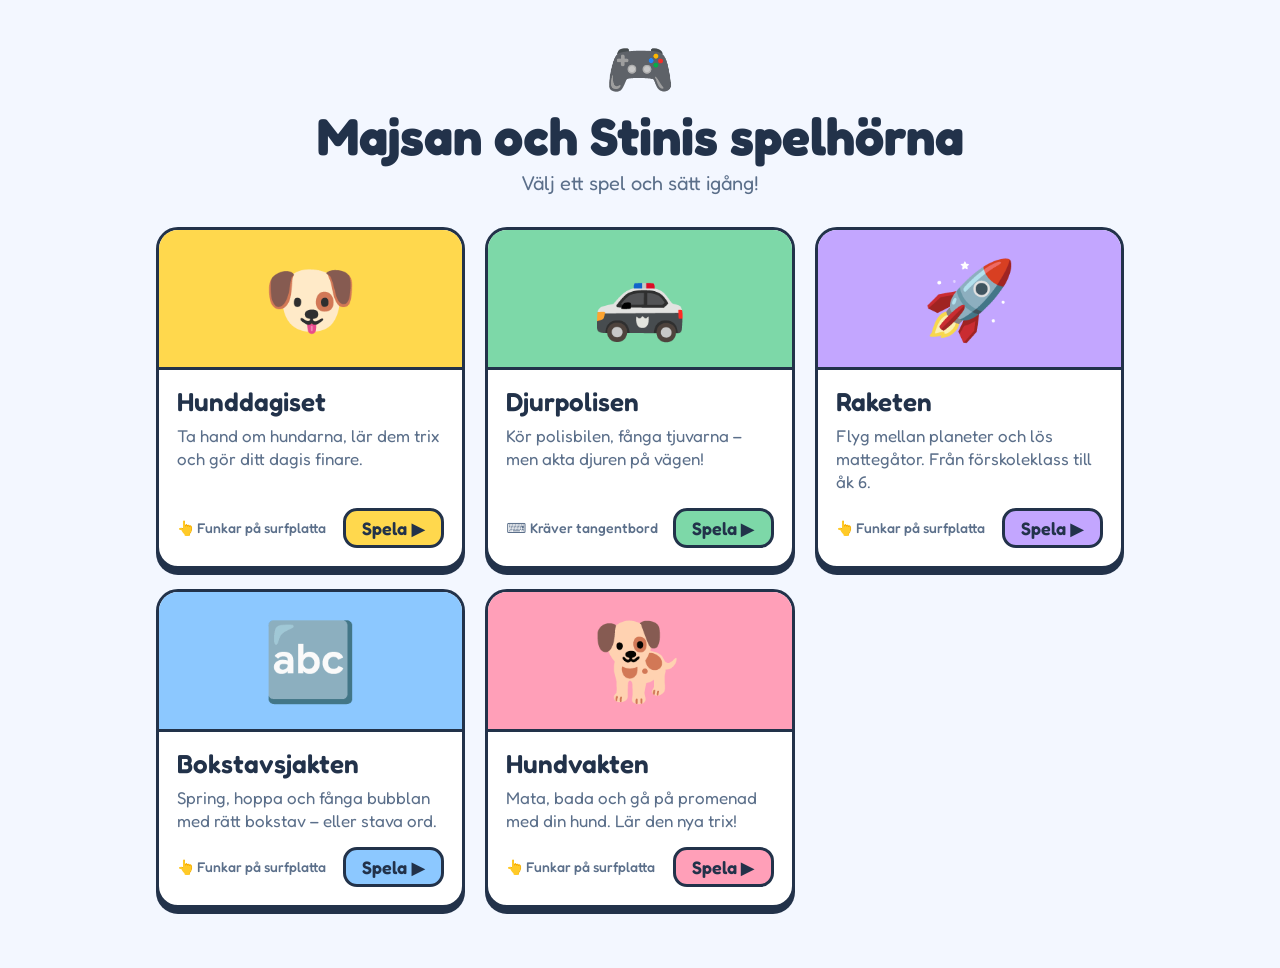
==== index.html @ 5c38d552 "Majsan och Stinis spelhörna med fem spel Co-Authored-By: Claude Opus 5.5 <noreply@anthropic.com>" ====
<!DOCTYPE html>
<html lang="sv">
<head>
<meta charset="utf-8">
<meta name="viewport" content="width=device-width, initial-scale=1">
<meta name="robots" content="noindex, nofollow">
<title>Majsan och Stinis spelhörna</title>
<link rel="icon" href="data:image/svg+xml,<svg xmlns='http://www.w3.org/2000/svg' viewBox='0 0 100 100'><text y='.9em' font-size='90'>🎮</text></svg>">
<link rel="preconnect" href="https://fonts.googleapis.com">
<link rel="preconnect" href="https://fonts.gstatic.com" crossorigin>
<link href="https://fonts.googleapis.com/css2?family=Fredoka:wght@400;500;600;700&display=swap" rel="stylesheet">
<style>
:root{
  --bg:#f3f7ff; --panel:#ffffff; --ink:#22324a; --muted:#5b6f8a; --line:#22324a;
  --gul:#ffd84d; --gron:#7dd8a8; --bla:#8cc8ff; --rosa:#ff9fb8; --lila:#c3a6ff; --orange:#ffb066;
  color-scheme:light;
}
@media (prefers-color-scheme: dark){
  :root:not([data-theme="light"]){
    --bg:#13202f; --panel:#1d2f45; --ink:#eaf3fb; --muted:#a9bdd3; --line:#8fb3d6;
    color-scheme:dark;
  }
}
:root[data-theme="dark"]{
  --bg:#13202f; --panel:#1d2f45; --ink:#eaf3fb; --muted:#a9bdd3; --line:#8fb3d6;
  color-scheme:dark;
}
*{box-sizing:border-box}
body{
  margin:0; min-height:100vh; background:var(--bg); color:var(--ink);
  font-family:'Fredoka',ui-rounded,'Arial Rounded MT Bold','Segoe UI',system-ui,sans-serif;
}
main{max-width:1000px; margin:0 auto; padding:40px 16px 60px}
header{text-align:center; margin-bottom:32px}
header .logo{font-size:56px; line-height:1}
h1{font-size:clamp(34px,6vw,52px); margin:8px 0 4px; font-weight:700}
header p{margin:0; font-size:20px; color:var(--muted)}

.grid{display:grid; grid-template-columns:repeat(auto-fill,minmax(260px,1fr)); gap:20px}

.card{
  display:flex; flex-direction:column; text-decoration:none; color:var(--ink);
  background:var(--panel); border:3px solid var(--line); border-radius:22px; overflow:hidden;
  box-shadow:0 6px 0 var(--line); transition:transform .12s, box-shadow .12s;
}
.card:hover{transform:translateY(-3px); box-shadow:0 9px 0 var(--line)}
.card:active{transform:translateY(4px); box-shadow:0 2px 0 var(--line)}
.card:focus-visible{outline:4px solid var(--rosa); outline-offset:4px}
.card .top{
  display:grid; place-items:center; height:140px; font-size:76px;
  border-bottom:3px solid var(--line); background:var(--gul);
}
.card .body{padding:16px 18px 18px; display:flex; flex-direction:column; gap:8px; flex:1}
.card h2{margin:0; font-size:26px; font-weight:600}
.card p{margin:0; font-size:17px; color:var(--muted); line-height:1.35; flex:1}
.row{display:flex; align-items:center; justify-content:space-between; gap:8px; margin-top:6px}
.badge{font-size:14px; font-weight:500; color:var(--muted); display:flex; align-items:center; gap:5px}
.play{
  background:var(--gul); color:#22324a; border:3px solid var(--line); border-radius:14px;
  padding:6px 16px; font-weight:600; font-size:18px; white-space:nowrap;
}

.c-gul .top,.c-gul .play{background:var(--gul)}
.c-gron .top,.c-gron .play{background:var(--gron)}
.c-bla .top,.c-bla .play{background:var(--bla)}
.c-rosa .top,.c-rosa .play{background:var(--rosa)}
.c-lila .top,.c-lila .play{background:var(--lila)}
.c-orange .top,.c-orange .play{background:var(--orange)}

.search{display:flex; justify-content:center; margin:-8px 0 28px}
.search input{
  width:100%; max-width:420px; font:inherit; font-size:19px; color:var(--ink);
  background:var(--panel); border:3px solid var(--line); border-radius:999px; padding:10px 20px;
}
.search input:focus-visible{outline:4px solid var(--rosa); outline-offset:2px}
.empty{text-align:center; color:var(--muted); font-size:19px; padding:30px 0}
.hidden{display:none}
</style>
</head>
<body>
<main>
  <header>
    <div class="logo" aria-hidden="true">🎮</div>
    <h1 id="titel">Majsan och Stinis spelhörna</h1>
    <p id="underrubrik"></p>
  </header>

  <div class="search hidden" id="sokruta">
    <input type="search" id="sok" placeholder="🔍 Sök efter ett spel…" aria-label="Sök efter ett spel">
  </div>

  <div class="grid" id="lista"></div>
  <p class="empty hidden" id="tom">Inga spel matchar din sökning.</p>
</main>

<!-- Listan med spel finns i filen spel.js -->
<script src="spel.js"></script>
<script>
  const FARGER = ["gul","gron","bla","rosa","lila","orange"];
  const lista = document.getElementById("lista");

  document.title = SIDANS_NAMN;
  document.getElementById("titel").textContent = SIDANS_NAMN;
  document.getElementById("underrubrik").textContent = SIDANS_UNDERRUBRIK;

  function el(tag, cls, text){
    const e = document.createElement(tag);
    if(cls) e.className = cls;
    if(text) e.textContent = text;
    return e;
  }

  SPEL.forEach((spel, i) => {
    const farg = FARGER.includes(spel.farg) ? spel.farg : FARGER[i % FARGER.length];
    const kort = el("a", "card c-" + farg);
    kort.href = "spel/" + spel.fil;
    kort.dataset.sok = (spel.namn + " " + (spel.beskrivning || "")).toLowerCase();

    const topp = el("div", "top", spel.ikon || "🎲");
    topp.setAttribute("aria-hidden", "true");

    const kropp = el("div", "body");
    kropp.append(el("h2", "", spel.namn), el("p", "", spel.beskrivning || ""));

    const rad = el("div", "row");
    const badge = spel.styrning === "tangentbord"
      ? el("span", "badge", "⌨️ Kräver tangentbord")
      : el("span", "badge", "👆 Funkar på surfplatta");
    rad.append(badge, el("span", "play", "Spela ▶"));
    kropp.append(rad);

    kort.append(topp, kropp);
    lista.append(kort);
  });

  // Sökrutan visas först när det finns fler än 6 spel
  if (SPEL.length > 6) {
    document.getElementById("sokruta").classList.remove("hidden");
    document.getElementById("sok").addEventListener("input", e => {
      const q = e.target.value.trim().toLowerCase();
      let synliga = 0;
      for (const kort of lista.children) {
        const visa = kort.dataset.sok.includes(q);
        kort.classList.toggle("hidden", !visa);
        if (visa) synliga++;
      }
      document.getElementById("tom").classList.toggle("hidden", synliga > 0);
    });
  }
</script>
</body>
</html>
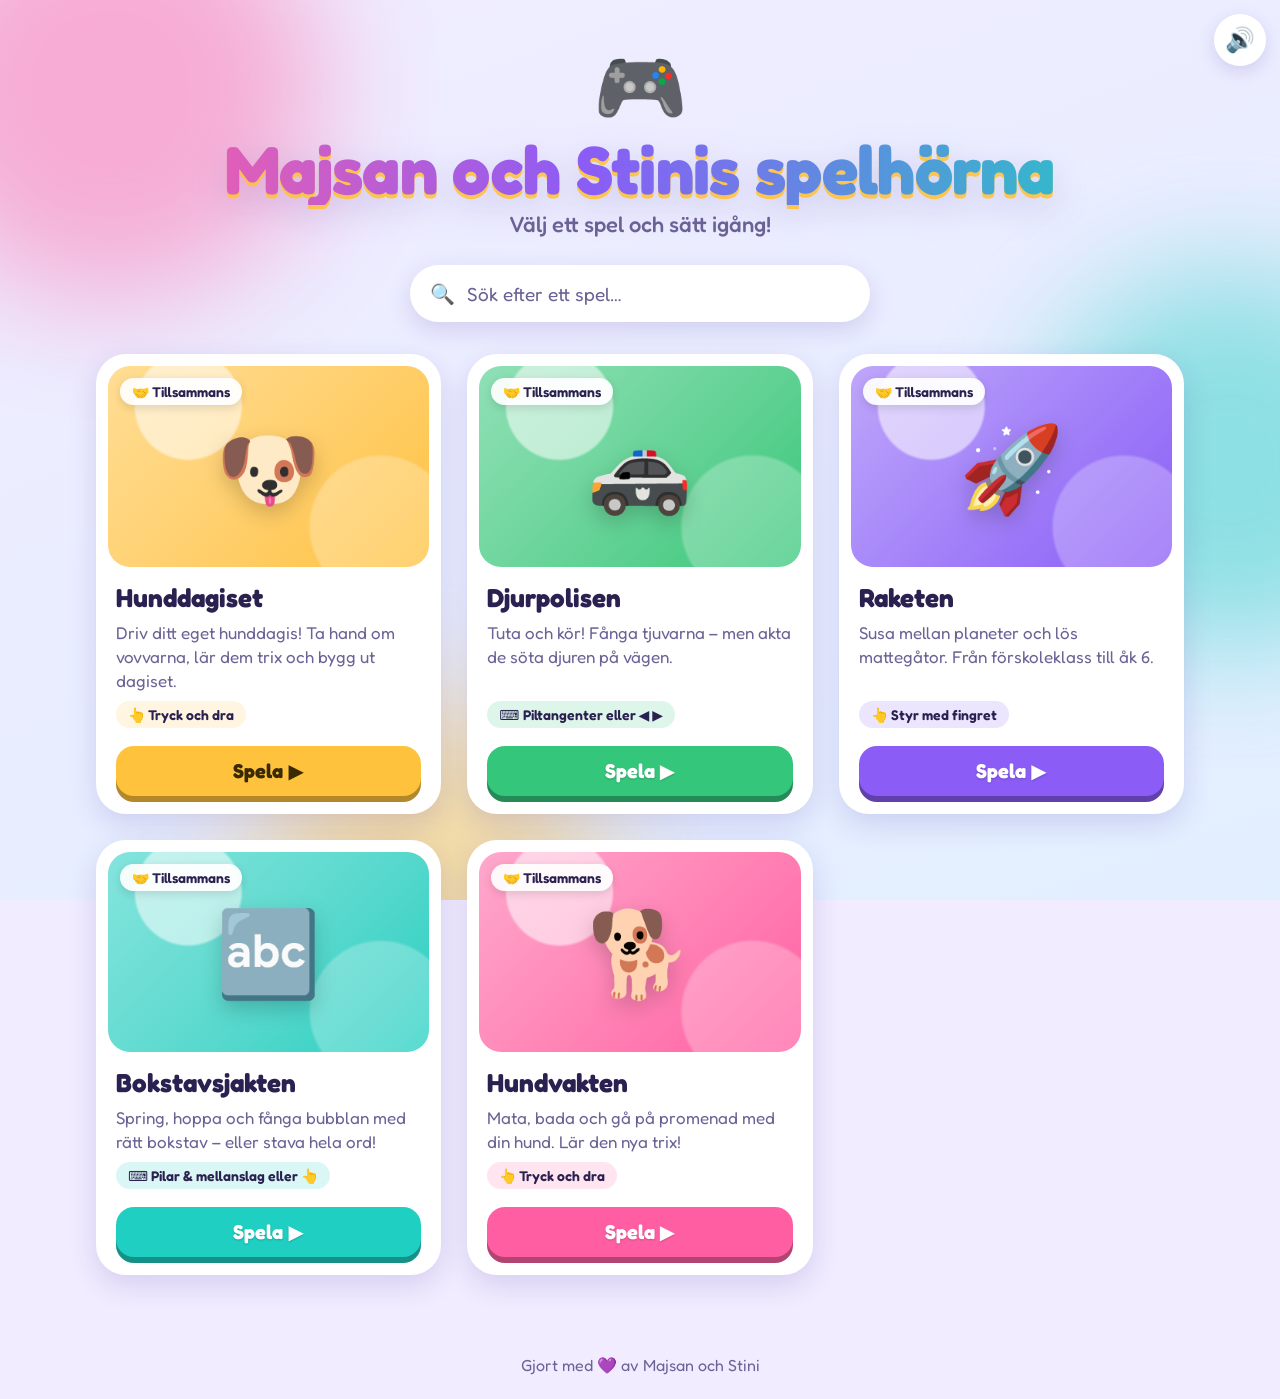
==== commit 29858965: "Ny design för startsidan: spelkort, skapar-etiketter, filter och ljud Co-Authored-By: Claude Opus 5." ====
--- a/index.html
+++ b/index.html
@@ -2,7 +2,7 @@
 <html lang="sv">
 <head>
 <meta charset="utf-8">
-<meta name="viewport" content="width=device-width, initial-scale=1">
+<meta name="viewport" content="width=device-width, initial-scale=1, viewport-fit=cover">
 <meta name="robots" content="noindex, nofollow">
 <title>Majsan och Stinis spelhörna</title>
 <link rel="icon" href="data:image/svg+xml,<svg xmlns='http://www.w3.org/2000/svg' viewBox='0 0 100 100'><text y='.9em' font-size='90'>🎮</text></svg>">
@@ -10,74 +10,211 @@
 <link rel="preconnect" href="https://fonts.gstatic.com" crossorigin>
 <link href="https://fonts.googleapis.com/css2?family=Fredoka:wght@400;500;600;700&display=swap" rel="stylesheet">
 <style>
+/* =========================================================
+   FÄRGER
+   Ljust tema: mjuk lila/blå bakgrund med knalliga accenter.
+   Mörkt tema används automatiskt om enheten är inställd på mörkt läge.
+   ========================================================= */
 :root{
-  --bg:#f3f7ff; --panel:#ffffff; --ink:#22324a; --muted:#5b6f8a; --line:#22324a;
-  --gul:#ffd84d; --gron:#7dd8a8; --bla:#8cc8ff; --rosa:#ff9fb8; --lila:#c3a6ff; --orange:#ffb066;
+  --bg-1:#f1ecff;          /* bakgrund, överst */
+  --bg-2:#e2efff;          /* bakgrund, nederst */
+  --ink:#2a2150;           /* text */
+  --muted:#6b6296;         /* dämpad text */
+  --card:#ffffff;          /* spelkort */
+  --field:#ffffff;         /* sökfält och knappar */
+  --ring:rgba(139,92,246,.35);
+  --shadow:rgba(76,52,160,.16);
+  --shadow-deep:rgba(76,52,160,.30);
+
+  /* Accentfärger */
+  --rosa:#ff5fa2;
+  --gul:#ffc23d;
+  --turkos:#1fcfc1;
+  --lila:#8b5cf6;
+  --bla:#4f8cff;
+  --gron:#34c77b;
+  --orange:#ff8a3d;
+
   color-scheme:light;
 }
 @media (prefers-color-scheme: dark){
   :root:not([data-theme="light"]){
-    --bg:#13202f; --panel:#1d2f45; --ink:#eaf3fb; --muted:#a9bdd3; --line:#8fb3d6;
+    --bg-1:#1a1538; --bg-2:#111a33; --ink:#f3f0ff; --muted:#b4acd9;
+    --card:#251f4d; --field:#2c2559; --ring:rgba(196,170,255,.45);
+    --shadow:rgba(0,0,0,.35); --shadow-deep:rgba(0,0,0,.55);
     color-scheme:dark;
   }
 }
 :root[data-theme="dark"]{
-  --bg:#13202f; --panel:#1d2f45; --ink:#eaf3fb; --muted:#a9bdd3; --line:#8fb3d6;
+  --bg-1:#1a1538; --bg-2:#111a33; --ink:#f3f0ff; --muted:#b4acd9;
+  --card:#251f4d; --field:#2c2559; --ring:rgba(196,170,255,.45);
+  --shadow:rgba(0,0,0,.35); --shadow-deep:rgba(0,0,0,.55);
   color-scheme:dark;
 }
+
+/* =========================================================
+   GRUND
+   ========================================================= */
 *{box-sizing:border-box}
+html{-webkit-text-size-adjust:100%}
 body{
-  margin:0; min-height:100vh; background:var(--bg); color:var(--ink);
+  margin:0; min-height:100vh; color:var(--ink);
+  background:linear-gradient(160deg,var(--bg-1),var(--bg-2)) fixed;
+  background-color:var(--bg-1);
   font-family:'Fredoka',ui-rounded,'Arial Rounded MT Bold','Segoe UI',system-ui,sans-serif;
-}
-main{max-width:1000px; margin:0 auto; padding:40px 16px 60px}
-header{text-align:center; margin-bottom:32px}
-header .logo{font-size:56px; line-height:1}
-h1{font-size:clamp(34px,6vw,52px); margin:8px 0 4px; font-weight:700}
-header p{margin:0; font-size:20px; color:var(--muted)}
-
-.grid{display:grid; grid-template-columns:repeat(auto-fill,minmax(260px,1fr)); gap:20px}
+  overflow-x:hidden;
+}
+
+/* Mjuka färgfläckar i bakgrunden */
+.blobs{position:fixed; inset:0; z-index:-1; pointer-events:none; overflow:hidden}
+.blobs span{position:absolute; border-radius:50%; filter:blur(60px); opacity:.45; animation:drift 18s ease-in-out infinite alternate}
+.blobs span:nth-child(1){width:420px; height:420px; background:var(--rosa);   top:-120px; left:-100px}
+.blobs span:nth-child(2){width:380px; height:380px; background:var(--turkos); top:30%;   right:-140px; animation-delay:-6s}
+.blobs span:nth-child(3){width:340px; height:340px; background:var(--gul);    bottom:-140px; left:20%;  animation-delay:-12s}
+@keyframes drift{to{transform:translate(40px,30px) scale(1.1)}}
+
+main{max-width:1120px; margin:0 auto; padding:48px 16px 40px}
+
+/* =========================================================
+   RUBRIK
+   ========================================================= */
+header{text-align:center; margin-bottom:28px}
+.logo{display:inline-block; font-size:clamp(52px,10vw,76px); line-height:1; animation:bounce 2.8s ease-in-out infinite}
+@keyframes bounce{0%,100%{transform:translateY(0) rotate(-6deg)} 50%{transform:translateY(-10px) rotate(6deg)}}
+h1{
+  margin:10px 0 6px; font-weight:700; line-height:1.05; letter-spacing:-.01em;
+  font-size:clamp(36px,7.5vw,68px); text-wrap:balance;
+  /* Färgövergång i texten + en lekfull skugga */
+  background:linear-gradient(90deg,var(--rosa),var(--lila) 45%,var(--turkos));
+  -webkit-background-clip:text; background-clip:text; color:transparent;
+  filter:drop-shadow(0 4px 0 rgba(255,194,61,.9)) drop-shadow(0 10px 18px var(--shadow));
+}
+header p{margin:0; font-size:clamp(18px,3vw,22px); color:var(--muted); font-weight:500}
+
+/* =========================================================
+   SÖK OCH FILTER
+   ========================================================= */
+.tools{display:flex; flex-direction:column; align-items:center; gap:14px; margin:0 0 32px}
+.search{position:relative; width:100%; max-width:460px}
+.search span{position:absolute; left:20px; top:50%; transform:translateY(-50%); font-size:20px; pointer-events:none}
+.search input{
+  width:100%; font:inherit; font-size:19px; color:var(--ink);
+  background:var(--field); border:3px solid transparent; border-radius:999px;
+  padding:14px 22px 14px 54px; box-shadow:0 8px 24px var(--shadow);
+  transition:border-color .2s, box-shadow .2s;
+}
+.search input::placeholder{color:var(--muted)}
+.search input:focus{outline:none; border-color:var(--lila); box-shadow:0 0 0 6px var(--ring),0 8px 24px var(--shadow)}
+
+.filters{display:flex; flex-wrap:wrap; justify-content:center; gap:10px}
+.chip{
+  font:inherit; font-size:17px; font-weight:600; color:var(--ink); cursor:pointer;
+  background:var(--field); border:3px solid transparent; border-radius:999px; padding:8px 18px;
+  box-shadow:0 4px 12px var(--shadow); transition:transform .15s, background .2s, color .2s;
+}
+.chip:hover{transform:translateY(-2px)}
+.chip[aria-pressed="true"]{background:var(--lila); color:#fff}
+.chip:focus-visible{outline:none; box-shadow:0 0 0 5px var(--ring)}
+
+/* =========================================================
+   SPELKORT
+   ========================================================= */
+.grid{display:grid; grid-template-columns:repeat(auto-fill,minmax(270px,1fr)); gap:26px}
 
 .card{
-  display:flex; flex-direction:column; text-decoration:none; color:var(--ink);
-  background:var(--panel); border:3px solid var(--line); border-radius:22px; overflow:hidden;
-  box-shadow:0 6px 0 var(--line); transition:transform .12s, box-shadow .12s;
-}
-.card:hover{transform:translateY(-3px); box-shadow:0 9px 0 var(--line)}
-.card:active{transform:translateY(4px); box-shadow:0 2px 0 var(--line)}
-.card:focus-visible{outline:4px solid var(--rosa); outline-offset:4px}
-.card .top{
-  display:grid; place-items:center; height:140px; font-size:76px;
-  border-bottom:3px solid var(--line); background:var(--gul);
-}
-.card .body{padding:16px 18px 18px; display:flex; flex-direction:column; gap:8px; flex:1}
-.card h2{margin:0; font-size:26px; font-weight:600}
-.card p{margin:0; font-size:17px; color:var(--muted); line-height:1.35; flex:1}
-.row{display:flex; align-items:center; justify-content:space-between; gap:8px; margin-top:6px}
-.badge{font-size:14px; font-weight:500; color:var(--muted); display:flex; align-items:center; gap:5px}
+  --c:var(--lila);                       /* kortets färg sätts per spel */
+  position:relative; display:flex; flex-direction:column;
+  text-decoration:none; color:var(--ink);
+  background:var(--card); border-radius:30px; padding:12px;
+  box-shadow:0 10px 28px var(--shadow);
+  transition:transform .3s cubic-bezier(.34,1.56,.64,1), box-shadow .3s;
+  animation:popin .5s backwards;
+}
+@keyframes popin{from{opacity:0; transform:translateY(24px) scale(.96)}}
+.card:hover{transform:translateY(-8px); box-shadow:0 22px 44px var(--shadow-deep)}
+.card:active{transform:translateY(-3px) scale(.99)}
+.card:focus-visible{outline:none; box-shadow:0 0 0 6px var(--ring),0 22px 44px var(--shadow-deep)}
+
+/* Bildytan högst upp */
+.media{
+  position:relative; aspect-ratio:16/10; border-radius:22px; overflow:hidden;
+  display:grid; place-items:center;
+  background:
+    radial-gradient(circle at 25% 20%,rgba(255,255,255,.55) 0 18%,transparent 19%),
+    radial-gradient(circle at 85% 80%,rgba(255,255,255,.25) 0 22%,transparent 23%),
+    linear-gradient(135deg,color-mix(in srgb,var(--c) 55%,#fff),var(--c));
+}
+.media img{width:100%; height:100%; object-fit:cover; display:block}
+.media .emoji{font-size:84px; line-height:1; filter:drop-shadow(0 8px 10px rgba(0,0,0,.18)); transition:transform .4s cubic-bezier(.34,1.56,.64,1)}
+.card:hover .media .emoji{transform:scale(1.15) rotate(-8deg)}
+
+/* Skapar-etikett i hörnet */
+.author{
+  position:absolute; top:12px; left:12px;
+  background:rgba(255,255,255,.92); color:#2a2150;
+  font-size:14px; font-weight:600; padding:5px 12px; border-radius:999px;
+  box-shadow:0 3px 10px rgba(0,0,0,.12);
+}
+
+/* Text och knapp */
+.body{display:flex; flex-direction:column; gap:8px; padding:16px 8px 6px; flex:1}
+.body h2{margin:0; font-size:26px; font-weight:700; line-height:1.15}
+.body p{margin:0; font-size:17px; line-height:1.4; color:var(--muted); flex:1}
+.controls{
+  align-self:flex-start; font-size:14px; font-weight:600; color:var(--ink);
+  background:color-mix(in srgb,var(--c) 16%,transparent); padding:5px 12px; border-radius:999px;
+}
 .play{
-  background:var(--gul); color:#22324a; border:3px solid var(--line); border-radius:14px;
-  padding:6px 16px; font-weight:600; font-size:18px; white-space:nowrap;
-}
-
-.c-gul .top,.c-gul .play{background:var(--gul)}
-.c-gron .top,.c-gron .play{background:var(--gron)}
-.c-bla .top,.c-bla .play{background:var(--bla)}
-.c-rosa .top,.c-rosa .play{background:var(--rosa)}
-.c-lila .top,.c-lila .play{background:var(--lila)}
-.c-orange .top,.c-orange .play{background:var(--orange)}
-
-.search{display:flex; justify-content:center; margin:-8px 0 28px}
-.search input{
-  width:100%; max-width:420px; font:inherit; font-size:19px; color:var(--ink);
-  background:var(--panel); border:3px solid var(--line); border-radius:999px; padding:10px 20px;
-}
-.search input:focus-visible{outline:4px solid var(--rosa); outline-offset:2px}
-.empty{text-align:center; color:var(--muted); font-size:19px; padding:30px 0}
-.hidden{display:none}
+  margin-top:10px; display:flex; align-items:center; justify-content:center; gap:8px;
+  background:var(--c); color:#fff; font-size:20px; font-weight:700;
+  padding:13px 18px; border-radius:18px;
+  box-shadow:0 6px 0 color-mix(in srgb,var(--c) 70%,#000);
+  text-shadow:0 1px 2px rgba(0,0,0,.2);
+  transition:transform .3s cubic-bezier(.34,1.56,.64,1), box-shadow .3s;
+}
+.card:hover .play{transform:translateY(-4px); box-shadow:0 10px 0 color-mix(in srgb,var(--c) 70%,#000)}
+.card:active .play{transform:translateY(3px); box-shadow:0 2px 0 color-mix(in srgb,var(--c) 70%,#000)}
+
+/* Kortfärger */
+.c-gul{--c:var(--gul)} .c-gron{--c:var(--gron)} .c-bla{--c:var(--bla)} .c-rosa{--c:var(--rosa)}
+.c-lila{--c:var(--lila)} .c-orange{--c:var(--orange)} .c-turkos{--c:var(--turkos)}
+/* Gul är ljus – mörk text på knappen syns bättre */
+.c-gul .play{color:#3a2a00; text-shadow:none}
+
+.empty{text-align:center; color:var(--muted); font-size:20px; padding:30px 0}
+.hidden{display:none !important}
+
+/* =========================================================
+   LJUDKNAPP OCH SIDFOT
+   ========================================================= */
+.sound{
+  position:fixed; top:14px; right:14px; z-index:5;
+  width:52px; height:52px; border-radius:50%; border:none; cursor:pointer;
+  font-size:24px; background:var(--field); box-shadow:0 6px 18px var(--shadow);
+  transition:transform .15s;
+}
+.sound:hover{transform:scale(1.08)}
+.sound:focus-visible{outline:none; box-shadow:0 0 0 5px var(--ring)}
+footer{text-align:center; color:var(--muted); font-size:16px; padding:40px 16px 24px}
+
+/* Mindre skärmar */
+@media (max-width:520px){
+  main{padding-top:64px}
+  .grid{gap:20px}
+}
+
+/* Respektera om någon har valt "minska rörelse" */
+@media (prefers-reduced-motion:reduce){
+  *,*::before,*::after{animation:none !important; transition:none !important}
+}
 </style>
 </head>
 <body>
+
+<div class="blobs" aria-hidden="true"><span></span><span></span><span></span></div>
+
+<button class="sound" id="ljudknapp" aria-label="Stäng av ljud">🔊</button>
+
 <main>
   <header>
     <div class="logo" aria-hidden="true">🎮</div>
@@ -85,68 +222,188 @@
     <p id="underrubrik"></p>
   </header>
 
-  <div class="search hidden" id="sokruta">
-    <input type="search" id="sok" placeholder="🔍 Sök efter ett spel…" aria-label="Sök efter ett spel">
+  <div class="tools">
+    <label class="search">
+      <span aria-hidden="true">🔍</span>
+      <input type="search" id="sok" placeholder="Sök efter ett spel…" aria-label="Sök efter ett spel" autocomplete="off">
+    </label>
+    <div class="filters" id="filter" role="group" aria-label="Visa spel gjorda av"></div>
   </div>
 
   <div class="grid" id="lista"></div>
-  <p class="empty hidden" id="tom">Inga spel matchar din sökning.</p>
+  <p class="empty hidden" id="tom">Hittade inga spel 🙈 Prova att söka på något annat!</p>
 </main>
+
+<footer>Gjort med 💜 av Majsan och Stini</footer>
 
 <!-- Listan med spel finns i filen spel.js -->
 <script src="spel.js"></script>
 <script>
-  const FARGER = ["gul","gron","bla","rosa","lila","orange"];
-  const lista = document.getElementById("lista");
-
-  document.title = SIDANS_NAMN;
-  document.getElementById("titel").textContent = SIDANS_NAMN;
-  document.getElementById("underrubrik").textContent = SIDANS_UNDERRUBRIK;
-
-  function el(tag, cls, text){
-    const e = document.createElement(tag);
-    if(cls) e.className = cls;
-    if(text) e.textContent = text;
-    return e;
+/* =========================================================
+   INSTÄLLNINGAR
+   ========================================================= */
+const FARGER = ["gul","gron","bla","rosa","lila","orange","turkos"];
+const SKAPARE = {
+  majsan:      "🎨 Majsan",
+  stini:       "🚀 Stini",
+  tillsammans: "🤝 Tillsammans",
+};
+
+const lista = document.getElementById("lista");
+const sok = document.getElementById("sok");
+const filterRad = document.getElementById("filter");
+let valdSkapare = "alla";
+
+document.title = SIDANS_NAMN;
+document.getElementById("titel").textContent = SIDANS_NAMN;
+document.getElementById("underrubrik").textContent = SIDANS_UNDERRUBRIK;
+
+/* =========================================================
+   LJUD (Web Audio – inga ljudfiler behövs)
+   Webbläsare tillåter ljud först efter att man klickat/tryckt
+   någonstans, så ljudet "låses upp" vid första klicket.
+   ========================================================= */
+let ljud = null;
+let ljudPa = true;
+try { ljudPa = localStorage.getItem("spelhorna-ljud") !== "av"; } catch (e) {}
+
+function lasUppLjud(){
+  if (ljud) return;
+  try { ljud = new (window.AudioContext || window.webkitAudioContext)(); } catch (e) {}
+}
+addEventListener("pointerdown", lasUppLjud, { once:true });
+addEventListener("keydown", lasUppLjud, { once:true });
+
+// Spelar en kort "pop": tonen glider från 'fran' till 'till' Hz
+function pop(fran, till, langd, volym){
+  if (!ljudPa || !ljud) return;
+  if (ljud.state === "suspended") ljud.resume();
+  const t = ljud.currentTime;
+  const osc = ljud.createOscillator();
+  const gain = ljud.createGain();
+  osc.type = "sine";
+  osc.frequency.setValueAtTime(fran, t);
+  osc.frequency.exponentialRampToValueAtTime(till, t + langd);
+  gain.gain.setValueAtTime(0.0001, t);
+  gain.gain.exponentialRampToValueAtTime(volym, t + 0.01);
+  gain.gain.exponentialRampToValueAtTime(0.0001, t + langd);
+  osc.connect(gain).connect(ljud.destination);
+  osc.start(t);
+  osc.stop(t + langd + 0.02);
+}
+const hoverLjud = () => pop(520, 780, 0.08, 0.05);   // diskret
+const klickLjud = () => { pop(420, 1200, 0.14, 0.14); pop(900, 1500, 0.1, 0.06); };
+
+const ljudknapp = document.getElementById("ljudknapp");
+function visaLjudknapp(){
+  ljudknapp.textContent = ljudPa ? "🔊" : "🔇";
+  ljudknapp.setAttribute("aria-label", ljudPa ? "Stäng av ljud" : "Sätt på ljud");
+}
+ljudknapp.addEventListener("click", () => {
+  ljudPa = !ljudPa;
+  try { localStorage.setItem("spelhorna-ljud", ljudPa ? "pa" : "av"); } catch (e) {}
+  visaLjudknapp();
+  lasUppLjud();
+  klickLjud();
+});
+visaLjudknapp();
+
+/* =========================================================
+   BYGG SPELKORTEN
+   ========================================================= */
+function el(tag, klass, text){
+  const e = document.createElement(tag);
+  if (klass) e.className = klass;
+  if (text) e.textContent = text;
+  return e;
+}
+
+const kanHovra = matchMedia("(hover: hover)").matches;
+
+SPEL.forEach((spel, i) => {
+  const farg = FARGER.includes(spel.farg) ? spel.farg : FARGER[i % FARGER.length];
+  const skapare = SKAPARE[spel.skapare] ? spel.skapare : "tillsammans";
+
+  const kort = el("a", "card c-" + farg);
+  kort.href = "spel/" + spel.fil;
+  kort.style.animationDelay = (i * 70) + "ms";
+  kort.dataset.skapare = skapare;
+  kort.dataset.sok = [spel.namn, spel.beskrivning, SKAPARE[skapare]].join(" ").toLowerCase();
+
+  // Bildyta: skärmdump om den finns, annars stor emoji
+  const media = el("div", "media");
+  if (spel.bild) {
+    const img = el("img");
+    img.src = spel.bild;
+    img.alt = "";
+    img.loading = "lazy";
+    // Om bilden inte går att ladda visas emojin i stället
+    img.onerror = () => { img.remove(); media.prepend(el("span", "emoji", spel.ikon || "🎲")); };
+    media.append(img);
+  } else {
+    media.append(el("span", "emoji", spel.ikon || "🎲"));
   }
-
-  SPEL.forEach((spel, i) => {
-    const farg = FARGER.includes(spel.farg) ? spel.farg : FARGER[i % FARGER.length];
-    const kort = el("a", "card c-" + farg);
-    kort.href = "spel/" + spel.fil;
-    kort.dataset.sok = (spel.namn + " " + (spel.beskrivning || "")).toLowerCase();
-
-    const topp = el("div", "top", spel.ikon || "🎲");
-    topp.setAttribute("aria-hidden", "true");
-
-    const kropp = el("div", "body");
-    kropp.append(el("h2", "", spel.namn), el("p", "", spel.beskrivning || ""));
-
-    const rad = el("div", "row");
-    const badge = spel.styrning === "tangentbord"
-      ? el("span", "badge", "⌨️ Kräver tangentbord")
-      : el("span", "badge", "👆 Funkar på surfplatta");
-    rad.append(badge, el("span", "play", "Spela ▶"));
-    kropp.append(rad);
-
-    kort.append(topp, kropp);
-    lista.append(kort);
+  media.append(el("span", "author", SKAPARE[skapare]));
+
+  // Text, styrning och knapp
+  const kropp = el("div", "body");
+  kropp.append(el("h2", "", spel.namn), el("p", "", spel.beskrivning || ""));
+  if (spel.styrning) kropp.append(el("span", "controls", spel.styrning));
+  kropp.append(el("span", "play", "Spela ▶"));
+
+  kort.append(media, kropp);
+
+  // Ljud vid hover (bara på enheter med mus) och klick
+  if (kanHovra) kort.addEventListener("mouseenter", hoverLjud);
+  kort.addEventListener("click", (e) => {
+    // Låt cmd/ctrl-klick öppna i ny flik som vanligt
+    if (e.metaKey || e.ctrlKey || e.shiftKey || e.button !== 0) return;
+    e.preventDefault();
+    lasUppLjud();
+    klickLjud();
+    setTimeout(() => { location.href = kort.href; }, 160); // hinner höra ljudet
   });
 
-  // Sökrutan visas först när det finns fler än 6 spel
-  if (SPEL.length > 6) {
-    document.getElementById("sokruta").classList.remove("hidden");
-    document.getElementById("sok").addEventListener("input", e => {
-      const q = e.target.value.trim().toLowerCase();
-      let synliga = 0;
-      for (const kort of lista.children) {
-        const visa = kort.dataset.sok.includes(q);
-        kort.classList.toggle("hidden", !visa);
-        if (visa) synliga++;
-      }
-      document.getElementById("tom").classList.toggle("hidden", synliga > 0);
+  lista.append(kort);
+});
+
+/* =========================================================
+   FILTER PÅ SKAPARE
+   Knapparna visas bara om spelen har olika skapare.
+   ========================================================= */
+const finns = [...new Set(SPEL.map(s => SKAPARE[s.skapare] ? s.skapare : "tillsammans"))];
+if (finns.length > 1) {
+  const val = [["alla", "✨ Alla spel"], ...Object.keys(SKAPARE).filter(k => finns.includes(k)).map(k => [k, SKAPARE[k]])];
+  val.forEach(([nyckel, text]) => {
+    const knapp = el("button", "chip", text);
+    knapp.type = "button";
+    knapp.setAttribute("aria-pressed", nyckel === valdSkapare);
+    knapp.addEventListener("click", () => {
+      valdSkapare = nyckel;
+      filterRad.querySelectorAll(".chip").forEach(c => c.setAttribute("aria-pressed", c === knapp));
+      if (kanHovra) hoverLjud();
+      filtrera();
     });
+    filterRad.append(knapp);
+  });
+} else {
+  filterRad.classList.add("hidden");
+}
+
+/* =========================================================
+   SÖK
+   ========================================================= */
+function filtrera(){
+  const q = sok.value.trim().toLowerCase();
+  let synliga = 0;
+  for (const kort of lista.children) {
+    const visa = kort.dataset.sok.includes(q) && (valdSkapare === "alla" || kort.dataset.skapare === valdSkapare);
+    kort.classList.toggle("hidden", !visa);
+    if (visa) synliga++;
   }
+  document.getElementById("tom").classList.toggle("hidden", synliga > 0);
+}
+sok.addEventListener("input", filtrera);
 </script>
 </body>
 </html>
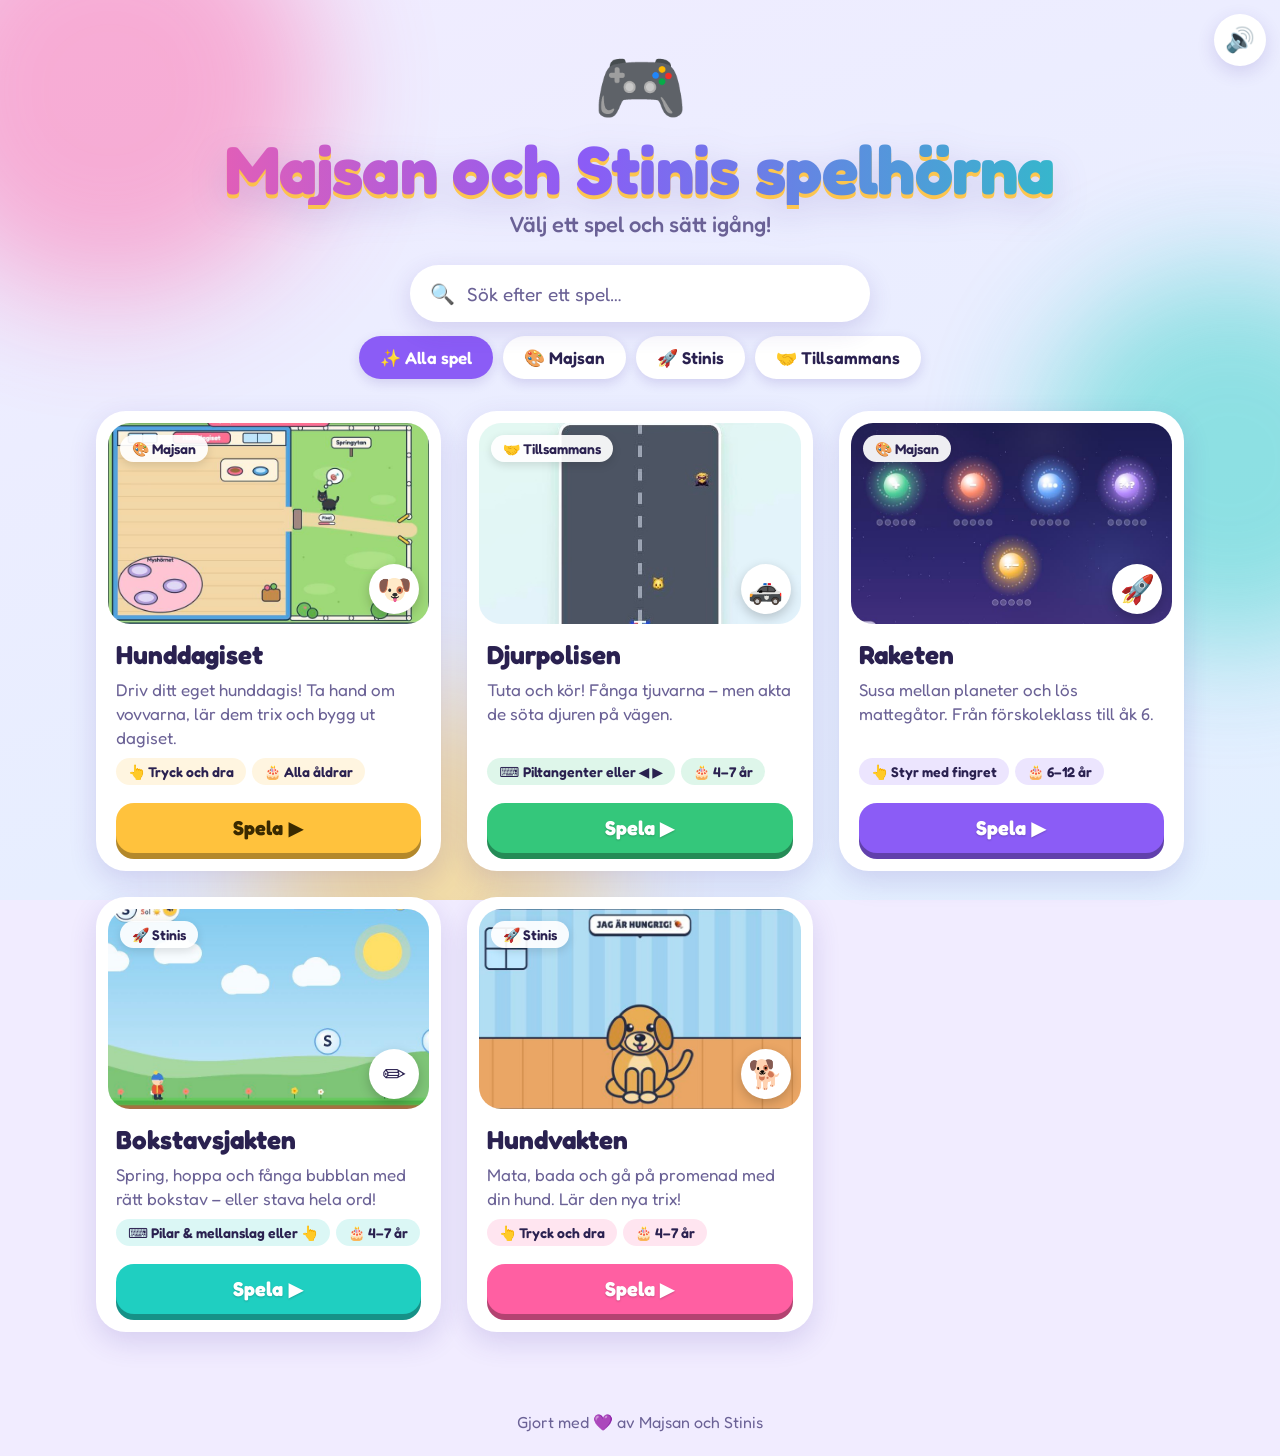
==== commit bb527475: "Hem-knapp i spelen, bilder, ålder, Nytt-märke, app-ikon och Stinis Co-Authored-By: Claude Opus 5.5 <" ====
--- a/index.html
+++ b/index.html
@@ -6,6 +6,14 @@
 <meta name="robots" content="noindex, nofollow">
 <title>Majsan och Stinis spelhörna</title>
 <link rel="icon" href="data:image/svg+xml,<svg xmlns='http://www.w3.org/2000/svg' viewBox='0 0 100 100'><text y='.9em' font-size='90'>🎮</text></svg>">
+<!-- Gör att sidan kan läggas på hemskärmen som en app -->
+<link rel="apple-touch-icon" href="ikoner/ikon-180.png">
+<link rel="manifest" href="manifest.json">
+<meta name="apple-mobile-web-app-capable" content="yes">
+<meta name="mobile-web-app-capable" content="yes">
+<meta name="apple-mobile-web-app-title" content="Spelhörnan">
+<meta name="apple-mobile-web-app-status-bar-style" content="default">
+<meta name="theme-color" content="#f1ecff">
 <link rel="preconnect" href="https://fonts.googleapis.com">
 <link rel="preconnect" href="https://fonts.gstatic.com" crossorigin>
 <link href="https://fonts.googleapis.com/css2?family=Fredoka:wght@400;500;600;700&display=swap" rel="stylesheet">
@@ -144,7 +152,24 @@
     radial-gradient(circle at 85% 80%,rgba(255,255,255,.25) 0 22%,transparent 23%),
     linear-gradient(135deg,color-mix(in srgb,var(--c) 55%,#fff),var(--c));
 }
-.media img{width:100%; height:100%; object-fit:cover; display:block}
+.media img{width:100%; height:100%; object-fit:cover; display:block; transition:transform .5s ease}
+.card:hover .media img{transform:scale(1.06)}
+/* Liten emoji-"klistermärke" i hörnet när kortet har en bild */
+.sticker{
+  position:absolute; right:10px; bottom:10px; width:50px; height:50px;
+  display:grid; place-items:center; font-size:28px; line-height:1;
+  background:#fff; border-radius:50%; box-shadow:0 4px 12px rgba(0,0,0,.2);
+  transition:transform .4s cubic-bezier(.34,1.56,.64,1);
+}
+.card:hover .sticker{transform:scale(1.15) rotate(-10deg)}
+/* "Nytt!"-märke för nya spel */
+.new{
+  position:absolute; top:12px; right:12px;
+  background:var(--rosa); color:#fff; font-size:14px; font-weight:700;
+  padding:5px 12px; border-radius:999px; box-shadow:0 3px 10px rgba(0,0,0,.18);
+  animation:wiggle 1.6s ease-in-out infinite;
+}
+@keyframes wiggle{0%,100%{transform:rotate(-4deg) scale(1)} 50%{transform:rotate(4deg) scale(1.08)}}
 .media .emoji{font-size:84px; line-height:1; filter:drop-shadow(0 8px 10px rgba(0,0,0,.18)); transition:transform .4s cubic-bezier(.34,1.56,.64,1)}
 .card:hover .media .emoji{transform:scale(1.15) rotate(-8deg)}
 
@@ -160,8 +185,9 @@
 .body{display:flex; flex-direction:column; gap:8px; padding:16px 8px 6px; flex:1}
 .body h2{margin:0; font-size:26px; font-weight:700; line-height:1.15}
 .body p{margin:0; font-size:17px; line-height:1.4; color:var(--muted); flex:1}
-.controls{
-  align-self:flex-start; font-size:14px; font-weight:600; color:var(--ink);
+.tags{display:flex; flex-wrap:wrap; gap:6px}
+.controls,.age{
+  font-size:14px; font-weight:600; color:var(--ink);
   background:color-mix(in srgb,var(--c) 16%,transparent); padding:5px 12px; border-radius:999px;
 }
 .play{
@@ -234,7 +260,7 @@
   <p class="empty hidden" id="tom">Hittade inga spel 🙈 Prova att söka på något annat!</p>
 </main>
 
-<footer>Gjort med 💜 av Majsan och Stini</footer>
+<footer>Gjort med 💜 av Majsan och Stinis</footer>
 
 <!-- Listan med spel finns i filen spel.js -->
 <script src="spel.js"></script>
@@ -245,7 +271,7 @@
 const FARGER = ["gul","gron","bla","rosa","lila","orange","turkos"];
 const SKAPARE = {
   majsan:      "🎨 Majsan",
-  stini:       "🚀 Stini",
+  stinis:      "🚀 Stinis",
   tillsammans: "🤝 Tillsammans",
 };
 
@@ -320,9 +346,22 @@
 
 const kanHovra = matchMedia("(hover: hover)").matches;
 
+// Vem som gjort spelet ("stini" fungerar också, för säkerhets skull)
+function skapareFor(spel){
+  const s = spel.skapare === "stini" ? "stinis" : spel.skapare;
+  return SKAPARE[s] ? s : "tillsammans";
+}
+
+// Är spelet nytt? (tillagt de senaste 30 dagarna)
+function arNytt(spel){
+  if (!spel.tillagd) return false;
+  const dagar = (Date.now() - new Date(spel.tillagd).getTime()) / 86400000;
+  return dagar >= 0 && dagar <= 30;
+}
+
 SPEL.forEach((spel, i) => {
   const farg = FARGER.includes(spel.farg) ? spel.farg : FARGER[i % FARGER.length];
-  const skapare = SKAPARE[spel.skapare] ? spel.skapare : "tillsammans";
+  const skapare = skapareFor(spel);
 
   const kort = el("a", "card c-" + farg);
   kort.href = "spel/" + spel.fil;
@@ -338,17 +377,25 @@
     img.alt = "";
     img.loading = "lazy";
     // Om bilden inte går att ladda visas emojin i stället
-    img.onerror = () => { img.remove(); media.prepend(el("span", "emoji", spel.ikon || "🎲")); };
-    media.append(img);
+    img.onerror = () => {
+      img.remove();
+      media.querySelector(".sticker")?.remove();
+      media.prepend(el("span", "emoji", spel.ikon || "🎲"));
+    };
+    media.append(img, el("span", "sticker", spel.ikon || "🎲"));
   } else {
     media.append(el("span", "emoji", spel.ikon || "🎲"));
   }
   media.append(el("span", "author", SKAPARE[skapare]));
+  if (arNytt(spel)) media.append(el("span", "new", "✨ Nytt!"));
 
   // Text, styrning och knapp
   const kropp = el("div", "body");
   kropp.append(el("h2", "", spel.namn), el("p", "", spel.beskrivning || ""));
-  if (spel.styrning) kropp.append(el("span", "controls", spel.styrning));
+  const taggar = el("div", "tags");
+  if (spel.styrning) taggar.append(el("span", "controls", spel.styrning));
+  if (spel.alder) taggar.append(el("span", "age", "🎂 " + spel.alder));
+  if (taggar.children.length) kropp.append(taggar);
   kropp.append(el("span", "play", "Spela ▶"));
 
   kort.append(media, kropp);
@@ -371,7 +418,7 @@
    FILTER PÅ SKAPARE
    Knapparna visas bara om spelen har olika skapare.
    ========================================================= */
-const finns = [...new Set(SPEL.map(s => SKAPARE[s.skapare] ? s.skapare : "tillsammans"))];
+const finns = [...new Set(SPEL.map(skapareFor))];
 if (finns.length > 1) {
   const val = [["alla", "✨ Alla spel"], ...Object.keys(SKAPARE).filter(k => finns.includes(k)).map(k => [k, SKAPARE[k]])];
   val.forEach(([nyckel, text]) => {
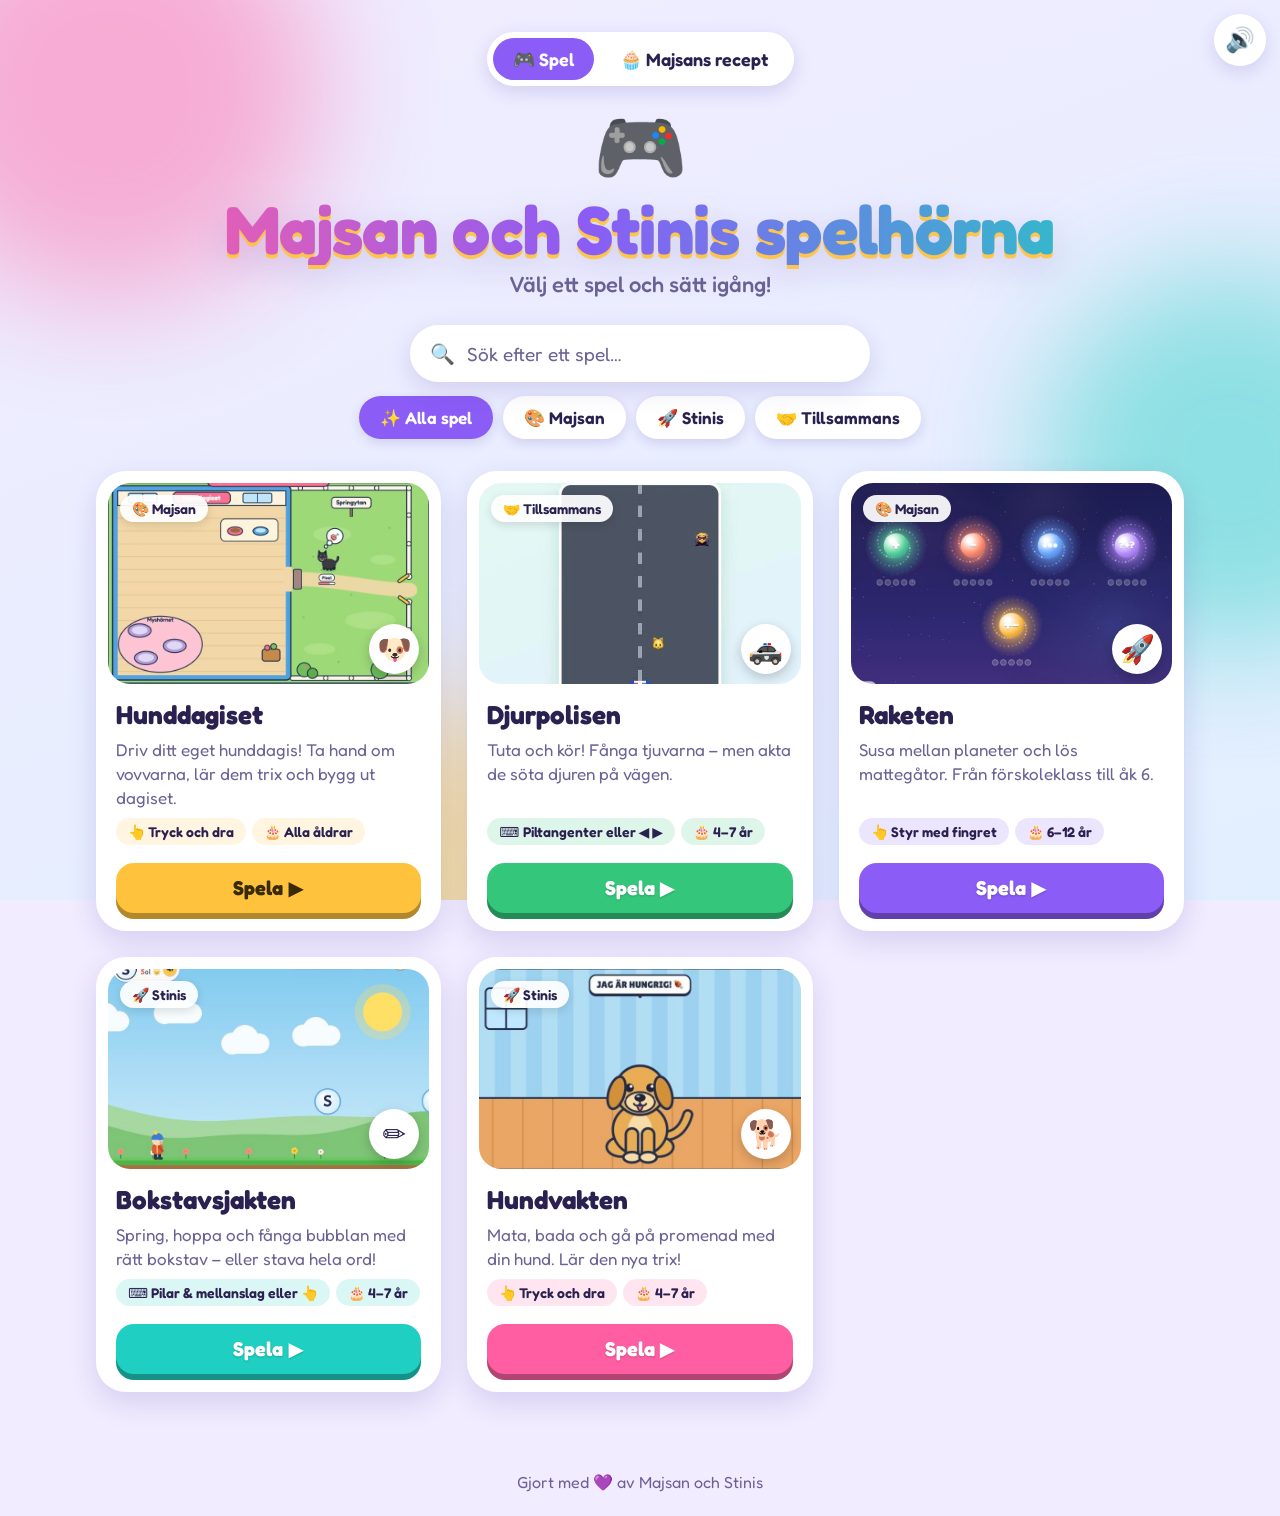
==== commit 4594a12e: "Majsans recept: receptsida med betyg i bakslevar Co-Authored-By: Claude Opus 5.5 <noreply@anthropic." ====
--- a/index.html
+++ b/index.html
@@ -81,7 +81,20 @@
 .blobs span:nth-child(3){width:340px; height:340px; background:var(--gul);    bottom:-140px; left:20%;  animation-delay:-12s}
 @keyframes drift{to{transform:translate(40px,30px) scale(1.1)}}
 
-main{max-width:1120px; margin:0 auto; padding:48px 16px 40px}
+main{max-width:1120px; margin:0 auto; padding:32px 16px 40px}
+
+/* =========================================================
+   MENY: Spel / Recept
+   ========================================================= */
+.nav{display:flex; justify-content:center; margin-bottom:22px}
+.nav div{display:flex; gap:6px; padding:6px; background:var(--field); border-radius:999px; box-shadow:0 6px 18px var(--shadow)}
+.nav a{
+  text-decoration:none; color:var(--ink); font-weight:600; font-size:18px;
+  padding:10px 20px; border-radius:999px; transition:background .2s, transform .15s;
+}
+.nav a:hover{transform:translateY(-1px)}
+.nav a[aria-current="page"]{background:var(--lila); color:#fff}
+.nav a:focus-visible{outline:none; box-shadow:0 0 0 5px var(--ring)}
 
 /* =========================================================
    RUBRIK
@@ -242,6 +255,13 @@
 <button class="sound" id="ljudknapp" aria-label="Stäng av ljud">🔊</button>
 
 <main>
+  <nav class="nav" aria-label="Meny">
+    <div>
+      <a href="./" aria-current="page">🎮 Spel</a>
+      <a href="recept.html">🧁 Majsans recept</a>
+    </div>
+  </nav>
+
   <header>
     <div class="logo" aria-hidden="true">🎮</div>
     <h1 id="titel">Majsan och Stinis spelhörna</h1>
